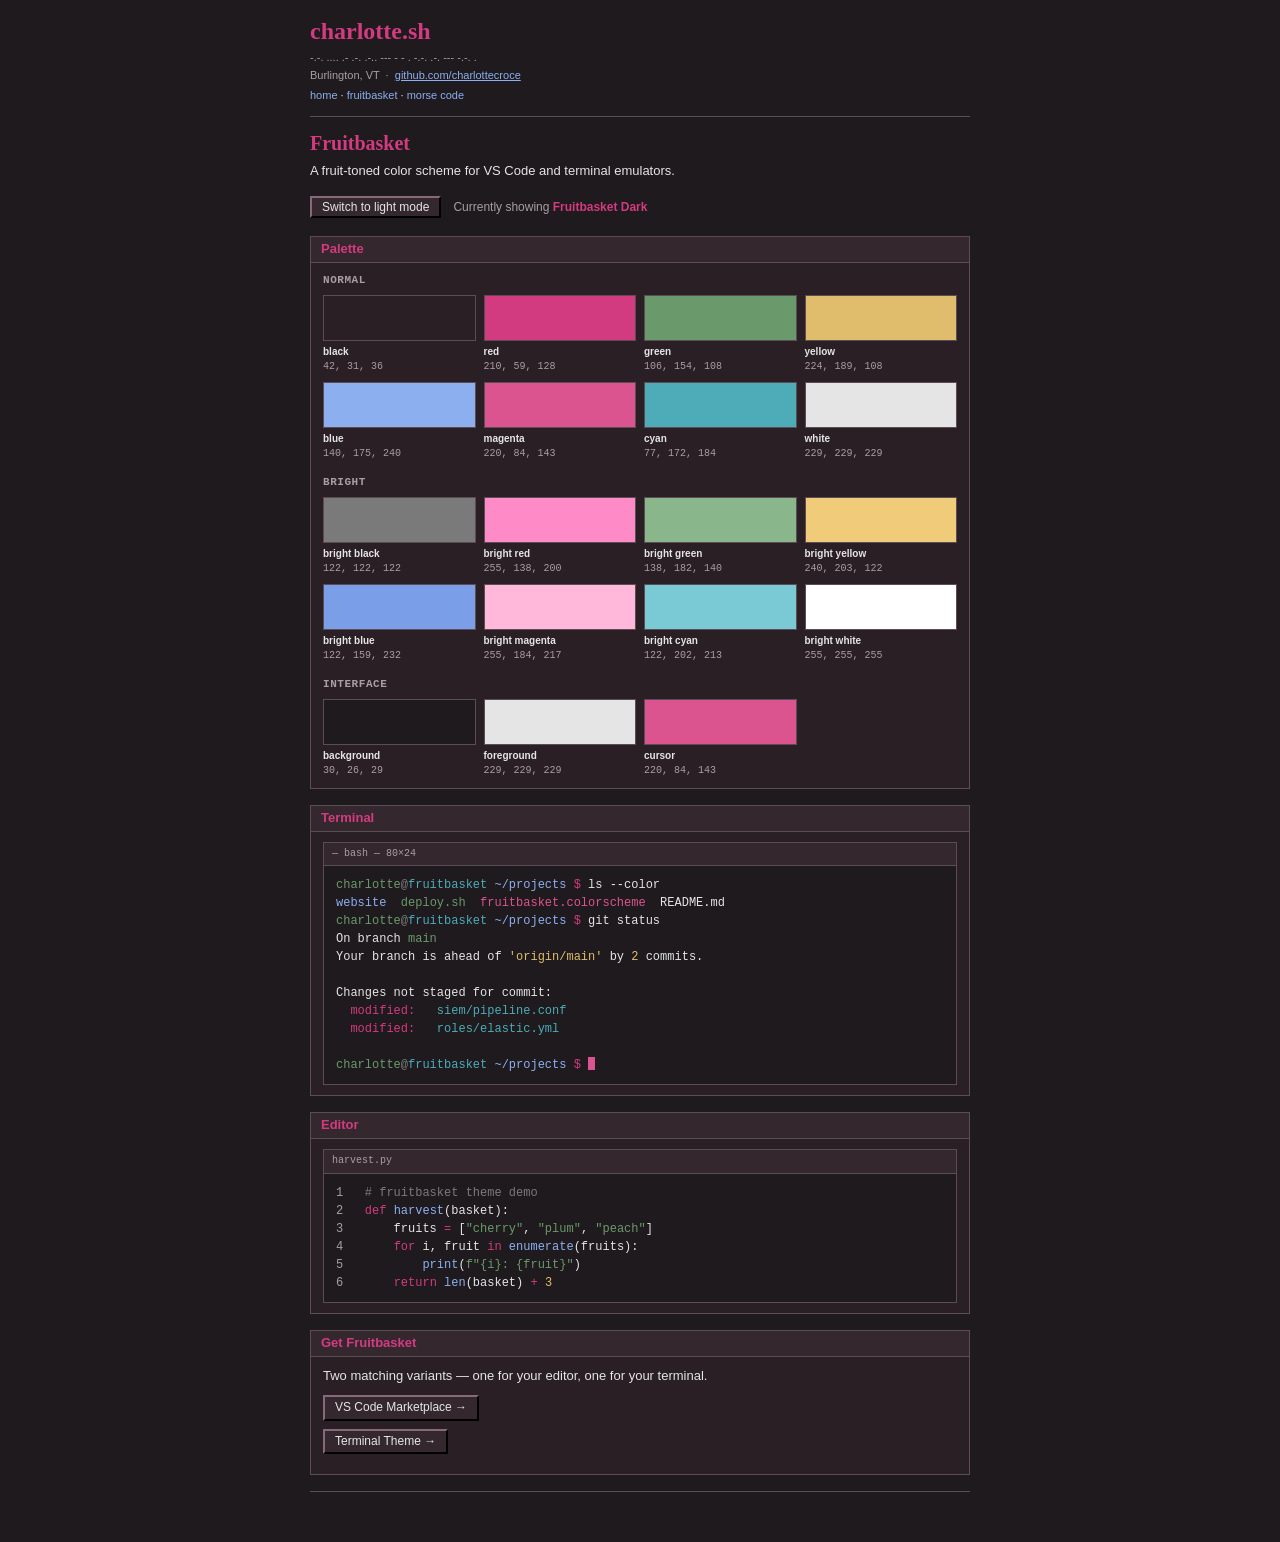
==== fruitbasket.html @ 6a1dcea6 "first commit" ====
<!DOCTYPE html>
<html lang="en">
<head>
<meta charset="utf-8">
<meta name="viewport" content="width=device-width, initial-scale=1">
<title>Fruitbasket &mdash; charlotte.sh</title>
<link rel="stylesheet" href="style.css">
</head>
<body class="fb" data-theme="dark">
<div class="page">

  <header>
    <h1>charlotte.sh</h1>
    <p class="subtitle">-.-. .... .- .-. .-.. --- - - .  -.-. .-. --- -.-. .</p>
    <p class="meta">Burlington, VT &nbsp;&middot;&nbsp; <a href="https://github.com/charlottecroce">github.com/charlottecroce</a></p>
    <nav class="nav">
      <a href="index.html">home</a> &middot;
      <!--<a href="blog.html">blog</a> &middot;-->
      <a href="fruitbasket.html">fruitbasket</a> &middot;
      <a href="morse.html">morse code</a>
    </nav>
  </header>

  <hr>

  <h2 class="page-title">Fruitbasket</h2>
  <p class="intro">A fruit-toned color scheme for VS Code and terminal emulators.</p>

  <div class="fb-toggle">
    <button class="btn" id="themeBtn" onclick="fbToggle()">Switch to light mode</button>
    <span class="fb-mode">Currently showing <strong id="fbModeName">Fruitbasket Dark</strong></span>
  </div>

  <div class="box">
    <h2>Palette</h2>
    <div class="body">

      <div class="fb-group-title">Normal</div>
      <div class="swatches">
        <div class="sw"><div class="chip" style="background:rgb(var(--c0))"></div><div class="sw-name">black</div><div class="sw-rgb"><span class="light-only">64, 49, 58</span><span class="dark-only">42, 31, 36</span></div></div>
        <div class="sw"><div class="chip" style="background:rgb(var(--c1))"></div><div class="sw-name">red</div><div class="sw-rgb"><span class="light-only">188, 31, 104</span><span class="dark-only">210, 59, 128</span></div></div>
        <div class="sw"><div class="chip" style="background:rgb(var(--c2))"></div><div class="sw-name">green</div><div class="sw-rgb"><span class="light-only">63, 104, 65</span><span class="dark-only">106, 154, 108</span></div></div>
        <div class="sw"><div class="chip" style="background:rgb(var(--c3))"></div><div class="sw-name">yellow</div><div class="sw-rgb"><span class="light-only">150, 101, 10</span><span class="dark-only">224, 189, 108</span></div></div>
        <div class="sw"><div class="chip" style="background:rgb(var(--c4))"></div><div class="sw-name">blue</div><div class="sw-rgb"><span class="light-only">44, 86, 174</span><span class="dark-only">140, 175, 240</span></div></div>
        <div class="sw"><div class="chip" style="background:rgb(var(--c5))"></div><div class="sw-name">magenta</div><div class="sw-rgb"><span class="light-only">211, 63, 124</span><span class="dark-only">220, 84, 143</span></div></div>
        <div class="sw"><div class="chip" style="background:rgb(var(--c6))"></div><div class="sw-name">cyan</div><div class="sw-rgb"><span class="light-only">27, 122, 134</span><span class="dark-only">77, 172, 184</span></div></div>
        <div class="sw"><div class="chip" style="background:rgb(var(--c7))"></div><div class="sw-name">white</div><div class="sw-rgb"><span class="light-only">230, 219, 224</span><span class="dark-only">229, 229, 229</span></div></div>
      </div>

      <div class="fb-group-title">Bright</div>
      <div class="swatches">
        <div class="sw"><div class="chip" style="background:rgb(var(--c0i))"></div><div class="sw-name">bright black</div><div class="sw-rgb"><span class="light-only">138, 117, 128</span><span class="dark-only">122, 122, 122</span></div></div>
        <div class="sw"><div class="chip" style="background:rgb(var(--c1i))"></div><div class="sw-name">bright red</div><div class="sw-rgb"><span class="light-only">211, 63, 124</span><span class="dark-only">255, 138, 200</span></div></div>
        <div class="sw"><div class="chip" style="background:rgb(var(--c2i))"></div><div class="sw-name">bright green</div><div class="sw-rgb"><span class="light-only">81, 128, 83</span><span class="dark-only">138, 182, 140</span></div></div>
        <div class="sw"><div class="chip" style="background:rgb(var(--c3i))"></div><div class="sw-name">bright yellow</div><div class="sw-rgb"><span class="light-only">176, 126, 26</span><span class="dark-only">240, 203, 122</span></div></div>
        <div class="sw"><div class="chip" style="background:rgb(var(--c4i))"></div><div class="sw-name">bright blue</div><div class="sw-rgb"><span class="light-only">63, 106, 192</span><span class="dark-only">122, 159, 232</span></div></div>
        <div class="sw"><div class="chip" style="background:rgb(var(--c5i))"></div><div class="sw-name">bright magenta</div><div class="sw-rgb"><span class="light-only">196, 36, 114</span><span class="dark-only">255, 184, 217</span></div></div>
        <div class="sw"><div class="chip" style="background:rgb(var(--c6i))"></div><div class="sw-name">bright cyan</div><div class="sw-rgb"><span class="light-only">39, 147, 160</span><span class="dark-only">122, 202, 213</span></div></div>
        <div class="sw"><div class="chip" style="background:rgb(var(--c7i))"></div><div class="sw-name">bright white</div><div class="sw-rgb"><span class="light-only">251, 242, 245</span><span class="dark-only">255, 255, 255</span></div></div>
      </div>

      <div class="fb-group-title">Interface</div>
      <div class="swatches">
        <div class="sw"><div class="chip" style="background:rgb(var(--bg))"></div><div class="sw-name">background</div><div class="sw-rgb"><span class="light-only">251, 242, 245</span><span class="dark-only">30, 26, 29</span></div></div>
        <div class="sw"><div class="chip" style="background:rgb(var(--fg))"></div><div class="sw-name">foreground</div><div class="sw-rgb"><span class="light-only">64, 49, 58</span><span class="dark-only">229, 229, 229</span></div></div>
        <div class="sw"><div class="chip" style="background:rgb(var(--cursor))"></div><div class="sw-name">cursor</div><div class="sw-rgb"><span class="light-only">188, 31, 104</span><span class="dark-only">220, 84, 143</span></div></div>
      </div>

    </div>
  </div>

  <div class="box">
    <h2>Terminal</h2>
    <div class="body">
      <div class="mock">
        <div class="mock-bar">&mdash; bash &mdash; 80&times;24</div>
        <div class="mock-body"><pre><span class="c2">charlotte</span><span class="c0i">@</span><span class="c6">fruitbasket</span> <span class="c4">~/projects</span> <span class="c1">$</span> ls --color
<span class="c4">website</span>  <span class="c2">deploy.sh</span>  <span class="c5">fruitbasket.colorscheme</span>  README.md
<span class="c2">charlotte</span><span class="c0i">@</span><span class="c6">fruitbasket</span> <span class="c4">~/projects</span> <span class="c1">$</span> git status
On branch <span class="c2">main</span>
Your branch is ahead of <span class="c3">'origin/main'</span> by <span class="c3">2</span> commits.

Changes not staged for commit:
  <span class="c1">modified:</span>   <span class="c6">siem/pipeline.conf</span>
  <span class="c1">modified:</span>   <span class="c6">roles/elastic.yml</span>

<span class="c2">charlotte</span><span class="c0i">@</span><span class="c6">fruitbasket</span> <span class="c4">~/projects</span> <span class="c1">$</span> <span class="cursor-block"></span></pre></div>
      </div>
    </div>
  </div>

  <div class="box">
    <h2>Editor</h2>
    <div class="body">
      <div class="mock">
        <div class="mock-bar">harvest.py</div>
        <div class="mock-body"><pre><span class="ln">1   </span><span class="c0i"># fruitbasket theme demo</span>
<span class="ln">2   </span><span class="c1">def</span> <span class="c4">harvest</span>(basket):
<span class="ln">3   </span>    fruits <span class="c1">=</span> [<span class="c2">"cherry"</span>, <span class="c2">"plum"</span>, <span class="c2">"peach"</span>]
<span class="ln">4   </span>    <span class="c1">for</span> i, fruit <span class="c1">in</span> <span class="c4">enumerate</span>(fruits):
<span class="ln">5   </span>        <span class="c4">print</span>(<span class="c2">f"{i}: {fruit}"</span>)
<span class="ln">6   </span>    <span class="c1">return</span> <span class="c4">len</span>(basket) <span class="c1">+</span> <span class="c3">3</span>
</pre></div>
      </div>
    </div>
  </div>

  <div class="box">
    <h2>Get Fruitbasket</h2>
    <div class="body">
      <p>Two matching variants &mdash; one for your editor, one for your terminal.</p>
      <div class="fb-downloads">
        <a class="btn" href="https://marketplace.visualstudio.com/items?itemName=charlotte-dev.fruitbasket-theme">VS Code Marketplace &rarr;</a>
        <a class="btn" href="https://github.com/charlottecroce/fruitbasket-terminal-theme">Terminal Theme &rarr;</a>

      </div>
      <p class="fb-dl-note"></p>
    </div>
  </div>

  <footer>
  </footer>

</div>

<script>
function fbToggle(){
  var b = document.body;
  var dark = b.getAttribute('data-theme') === 'dark';
  b.setAttribute('data-theme', dark ? 'light' : 'dark');
  document.getElementById('themeBtn').textContent = dark ? 'Switch to dark mode' : 'Switch to light mode';
  document.getElementById('fbModeName').textContent = dark ? 'Fruitbasket Light' : 'Fruitbasket Dark';
}
</script>
</body>
</html>
---- style.css ----
/* ---------- Base ---------- */
html { -webkit-text-size-adjust: 100%; }

body {
  background:#ffffff; color:#000000;
  font-family: Verdana, Arial, Helvetica, sans-serif;
  font-size:13px; line-height:1.45;
  margin:0;
}

.page {
  max-width:660px;
  margin:0 auto;
  padding:14px 16px 40px;
}

a { color:#0000cc; }

h1 {
  font-family:"Times New Roman", Times, serif;
  font-size:24px; font-weight:bold;
  margin:0; color:#000080;
}

hr { border:0; border-top:1px solid #808080; margin:12px 0; }

.btn {
  display:inline-block;
  font-family:inherit;
  font-size:12px;
  padding:2px 10px;
  border:2px outset #d4d4d4;
  font-weight:normal;
  text-decoration:none;
  color:#000;
  background:#e4e4e4;
  cursor:pointer;
}
.btn:active { border-style:inset; }

/* ---------- Header / nav ---------- */
.subtitle { color:#555; font-size:11px; margin:1px 0 2px; }
.meta { color:#555; font-size:11px; margin:1px 0 4px; }

.nav { font-size:11px; margin:2px 0 0; }
.nav a { color:#0000cc; text-decoration:none; }
.nav a:hover { text-decoration:underline; }
.nav .here { color:#000; font-weight:bold; text-decoration:none; }

/* ---------- Shared content ---------- */
.page-title {
  font-family:"Times New Roman", Times, serif;
  font-size:20px; font-weight:bold; color:#000080;
  margin:0 0 4px;
}
.intro { margin:0 0 16px; color:#333; }

/* ---------- Home page ---------- */
.cols { display:flex; flex-wrap:wrap; gap:20px; }
.main { flex:1 1 400px; min-width:0; }
.aside { flex:0 0 220px; }

.box { border:1px solid #808080; margin-bottom:16px; background:#ffffff; }
.box h2 {
  font-size:13px; font-weight:bold; margin:0;
  padding:3px 10px; border-bottom:1px solid #808080;
  background:#e4e4e4; color:#000;
}
.box .body { padding:10px 12px; }
.box .body p { margin:0 0 10px; }

.box.green { border-color:#1f7a1f; }
.box.green h2 { background:#dff2df; border-bottom-color:#1f7a1f; color:#0f4d0f; }
.box.pink { border-color:#a3184a; }
.box.pink h2 { background:#fbdcea; border-bottom-color:#a3184a; color:#8a1140; }
.box.green .btn { border-color:#8fbf8f; background:#c9edc9; color:#0f4d0f; }
.box.pink  .btn { border-color:#e0a0c0; background:#fbdcea; color:#8a1140; }

.box.resume { border-color:#808080; font-size:12px; color:#000; }
.box.resume h2 { background:#e4e4e4; border-bottom-color:#808080; font-size:13px; }
.box.resume h3 {
  font-family:"Courier New", monospace;
  font-size:12px; font-weight:bold; color:#000080;
  margin:12px 0 2px;
}
.box.resume h3:first-of-type { margin-top:2px; }
.box.resume p { margin:2px 0; }
.box.resume ul { margin:2px 0 0; padding-left:16px; }
.box.resume li { margin:0; }
.box.resume .role { color:#555; font-size:11px; }

/* ---------- Blog index ---------- */
.post { border-top:1px solid #d0d0d0; padding:14px 0; }
.post:first-child { border-top:0; padding-top:2px; }
.post-title {
  font-family:"Times New Roman", Times, serif;
  font-size:16px; font-weight:bold; margin:0 0 2px;
}
.post-title a { color:#000080; text-decoration:none; }
.post-title a:hover { text-decoration:underline; }
.post-date { color:#555; font-size:11px; margin:0 0 6px; }
.post-excerpt { margin:0 0 8px; }

/* ---------- Article ---------- */
.post-meta { color:#555; font-size:11px; margin:0 0 4px; }

.article h2 {
  font-family:"Times New Roman", Times, serif;
  font-size:17px; font-weight:bold; color:#000080;
  margin:22px 0 6px; padding-bottom:3px;
  border-bottom:1px solid #808080;
}
/* Article title */
.article h2.article-title {
  font-size:20px;
  margin:0 0 14px;
  padding-bottom:0;
  border-bottom:0;
  line-height:1.25;
}
.article h3 {
  font-family:"Courier New", monospace;
  font-size:13px; font-weight:bold; color:#000080;
  margin:16px 0 4px;
}
.article p { margin:0 0 10px; }

.article table { border-collapse:collapse; width:100%; margin:12px 0; font-size:12px; }
.article th, .article td {
  border:1px solid #808080; padding:4px 8px;
  text-align:left; vertical-align:top;
}
.article th { background:#e4e4e4; font-weight:bold; }
.article tbody tr:nth-child(even) { background:#f6f6f6; }

.article hr { border:0; border-top:1px solid #808080; margin:18px 0; }
.article .note { font-style:italic; color:#555; font-size:12px; }

/* ---------- Footer ---------- */
footer {
  margin-top:14px; padding-top:10px;
  border-top:1px solid #808080;
  font-size:10px; color:#999; text-align:center;
}

/* =========================================================
   Fruitbasket
   ========================================================= */
body.fb {
  /* chrome */
  --bg:251,242,245; --fg:64,49,58;
  --panel:255,251,253; --panel-header:230,219,224;
  --border:138,117,128; --muted:138,117,128;
  --link:44,86,174; --heading:188,31,104; --accent:188,31,104;
  /* ansi — normal */
  --c0:64,49,58;   --c1:188,31,104; --c2:63,104,65;  --c3:150,101,10;
  --c4:44,86,174;  --c5:211,63,124; --c6:27,122,134; --c7:230,219,224;
  /* ansi — bright */
  --c0i:138,117,128; --c1i:211,63,124; --c2i:81,128,83;  --c3i:176,126,26;
  --c4i:63,106,192;  --c5i:196,36,114; --c6i:39,147,160; --c7i:251,242,245;
  /* interface */
  --term-bg:251,242,245; --term-fg:64,49,58; --cursor:188,31,104;

  background: rgb(var(--bg));
  color: rgb(var(--fg));
}
body.fb[data-theme="dark"] {
  --bg:30,26,29; --fg:229,229,229;
  --panel:42,31,36; --panel-header:52,40,46;
  --border:92,76,84; --muted:170,158,164;
  --link:140,175,240; --heading:210,59,128; --accent:220,84,143;
  --c0:42,31,36;    --c1:210,59,128;  --c2:106,154,108; --c3:224,189,108;
  --c4:140,175,240; --c5:220,84,143;  --c6:77,172,184;  --c7:229,229,229;
  --c0i:122,122,122; --c1i:255,138,200; --c2i:138,182,140; --c3i:240,203,122;
  --c4i:122,159,232; --c5i:255,184,217; --c6i:122,202,213; --c7i:255,255,255;
  --term-bg:30,26,29; --term-fg:229,229,229; --cursor:220,84,143;
}

/* re-skin the shared chrome */
body.fb a { color: rgb(var(--link)); }
body.fb h1 { color: rgb(var(--heading)); }
body.fb .subtitle, body.fb .meta { color: rgb(var(--muted)); }
body.fb .meta a { color: rgb(var(--link)); }
body.fb hr { border-top-color: rgb(var(--border)); }
body.fb .nav a { color: rgb(var(--link)); }
body.fb .nav .here { color: rgb(var(--fg)); }
body.fb .page-title { color: rgb(var(--heading)); }
body.fb .intro { color: rgb(var(--fg)); }
body.fb code { font-family:"Courier New", monospace; font-size:12px; color: rgb(var(--c6)); }

body.fb .btn {
  border:2px outset rgb(var(--panel-header));
  background: rgb(var(--panel-header));
  color: rgb(var(--fg));
}
body.fb .btn:active { border-style:inset; }

body.fb .box { border-color: rgb(var(--border)); background: rgb(var(--panel)); }
body.fb .box h2 { background: rgb(var(--panel-header)); border-bottom-color: rgb(var(--border)); color: rgb(var(--heading)); }
body.fb footer { border-top-color: rgb(var(--border)); color: rgb(var(--muted)); }
body.fb footer a { color: rgb(var(--link)); }

/* theme toggle */
.fb-toggle { margin:0 0 18px; display:flex; align-items:center; gap:12px; flex-wrap:wrap; }
.fb-mode { font-size:12px; color: rgb(var(--muted)); }
.fb-mode strong { color: rgb(var(--heading)); }

/* show the rgb readout that matches the active mode */
body.fb[data-theme="light"] .dark-only { display:none; }
body.fb[data-theme="dark"] .light-only { display:none; }

/* palette */
.fb-group-title {
  font-family:"Courier New", monospace; font-size:11px; font-weight:bold;
  color: rgb(var(--muted)); margin:14px 0 6px;
  text-transform:uppercase; letter-spacing:0.05em;
}
.fb-group-title:first-child { margin-top:0; }
.swatches { display:grid; grid-template-columns:repeat(4,1fr); gap:8px; }
@media (max-width:520px){ .swatches { grid-template-columns:repeat(2,1fr); } }
.sw { font-size:10px; }
.sw .chip { height:44px; border:1px solid rgb(var(--border)); margin-bottom:4px; }
.sw-name { color: rgb(var(--fg)); font-weight:bold; }
.sw-rgb { color: rgb(var(--muted)); font-family:"Courier New", monospace; }

/* mock terminal / editor windows */
.mock { border:1px solid rgb(var(--border)); background: rgb(var(--term-bg)); overflow:hidden; }
.mock + .mock { margin-top:12px; }
.mock-bar {
  background: rgb(var(--panel-header)); border-bottom:1px solid rgb(var(--border));
  padding:4px 8px; font-size:10px; color: rgb(var(--muted));
  font-family:"Courier New", monospace;
}
.mock-body {
  padding:10px 12px; font-family:"Courier New", monospace; font-size:12px;
  line-height:1.5; color: rgb(var(--term-fg)); overflow-x:auto;
}
.mock-body pre { margin:0; white-space:pre; }
.cursor-block { display:inline-block; width:7px; height:13px; background: rgb(var(--cursor)); vertical-align:-2px; }
.ln { color: rgb(var(--muted)); user-select:none; }

/* ansi text-colour helpers */
.fb .c0{color:rgb(var(--c0));}  .fb .c0i{color:rgb(var(--c0i));}
.fb .c1{color:rgb(var(--c1));}  .fb .c1i{color:rgb(var(--c1i));}
.fb .c2{color:rgb(var(--c2));}  .fb .c2i{color:rgb(var(--c2i));}
.fb .c3{color:rgb(var(--c3));}  .fb .c3i{color:rgb(var(--c3i));}
.fb .c4{color:rgb(var(--c4));}  .fb .c4i{color:rgb(var(--c4i));}
.fb .c5{color:rgb(var(--c5));}  .fb .c5i{color:rgb(var(--c5i));}
.fb .c6{color:rgb(var(--c6));}  .fb .c6i{color:rgb(var(--c6i));}
.fb .c7{color:rgb(var(--c7));}  .fb .c7i{color:rgb(var(--c7i));}

/* downloads */
.fb-downloads { display:flex; flex-direction:column; gap:8px; align-items:flex-start; }
.fb-dl-note { font-size:11px; color: rgb(var(--muted)); margin:8px 0 0; }

/* =========================================================
   Morse practice
   ========================================================= */
.morse .morseglyph { font-family:"Courier New", monospace; color:#666; }

/* folder tabs */
.morse .tabbar { border-bottom:1px solid #808080; padding-left:4px; margin-top:6px; font-size:12px; }
.morse .tabbar a {
  display:inline-block; padding:3px 16px; margin-right:2px; position:relative; top:1px;
  border:1px solid #808080; border-bottom:none; background:#e4e4e4; color:#000;
  text-decoration:none;
}
.morse .tabbar a.active { background:#ffffff; border-bottom:1px solid #ffffff; font-weight:bold; }
.morse .panelbox { border:1px solid #808080; border-top:none; padding:14px; background:#ffffff; }

.morse .panel { display:none; }
.morse .panel.on { display:block; }

/* learn grid */
.morse .learngrid { display:flex; flex-wrap:wrap; gap:6px; margin-top:2px; }
.morse .learncell {
  display:flex; align-items:center; gap:8px;
  border:1px solid #808080; background:#fbfbf0;
  padding:4px 6px; width:118px; box-sizing:border-box;
}
.morse .learncell .ch {
  font-family:"Courier New", monospace; font-weight:bold; font-size:15px;
  color:#000080; width:14px; text-align:center;
}
.morse .learncell .cd {
  font-family:"Courier New", monospace; font-size:13px; color:#333;
  flex:1; letter-spacing:1px;
}
.morse .btn.pbtn { padding:0 6px; }

/* settings table */
.morse table.opts { border-collapse:collapse; margin:0 0 12px; }
.morse table.opts td { padding:3px 8px; border:1px solid #cccccc; vertical-align:middle; }
.morse table.opts td.k { background:#ededed; color:#333; white-space:nowrap; }
.morse input[type=range] { vertical-align:middle; width:150px; }

.morse kbd {
  font-family:"Courier New", monospace; font-size:12px;
  border:1px solid #999; border-bottom-width:2px; padding:0 5px; background:#f4f4f4;
}
.morse .hintnote { color:#555; font-size:11px; }

/* typing stream */
.morse .stream {
  font-family:"Courier New", monospace; font-size:20px; line-height:1.9;
  border:1px solid #808080; background:#fbfbf0; padding:10px 12px; min-height:44px;
  white-space:pre; overflow:hidden; letter-spacing:1px;
}
.morse .stream .done { color:#008000; }
.morse .stream .cur  { background:#000080; color:#ffffff; }
.morse .stream .err  { background:#cc0000; color:#ffffff; }
.morse .stream .up   { color:#000000; }

.morse .keyline { margin:10px 0 4px; font-size:13px; }
.morse .keyline b { font-size:16px; }
.morse .enterbox { font-family:"Courier New", monospace; font-size:18px; letter-spacing:2px; }

/* visualizer */
.morse .viz { display:inline-block; height:14px; width:200px; border:1px solid #808080; background:#fff; position:relative; vertical-align:middle; }
.morse .viz i { position:absolute; left:0; top:0; bottom:0; width:0; background:#000080; }
.morse .viz .mark { position:absolute; top:0; bottom:0; left:50%; width:1px; background:#cc0000; }
.morse .kind { font-family:"Courier New", monospace; font-size:12px; color:#555; margin-left:6px; }

.morse .answerline { min-height:20px; font-size:13px; margin:8px 0; }
.morse .answerline .ans { font-family:"Courier New", monospace; letter-spacing:2px; }
.morse .no { color:#cc0000; }
.morse .ok { color:#008000; }

/* stats */
.morse table.stats { border-collapse:collapse; margin-top:14px; font-size:12px; }
.morse table.stats td { border:1px solid #cccccc; padding:3px 12px; }
.morse table.stats td.k { background:#ededed; color:#333; }
.morse table.stats td.v { font-family:"Courier New", monospace; }

.morse .foot { color:#999; font-size:10px; text-align:center; margin-top:26px; }

.morse input[type=text] {
  font-family:"Courier New", monospace; font-size:20px; text-align:center;
  text-transform:uppercase; width:44px; border:1px solid #808080; padding:3px;
}
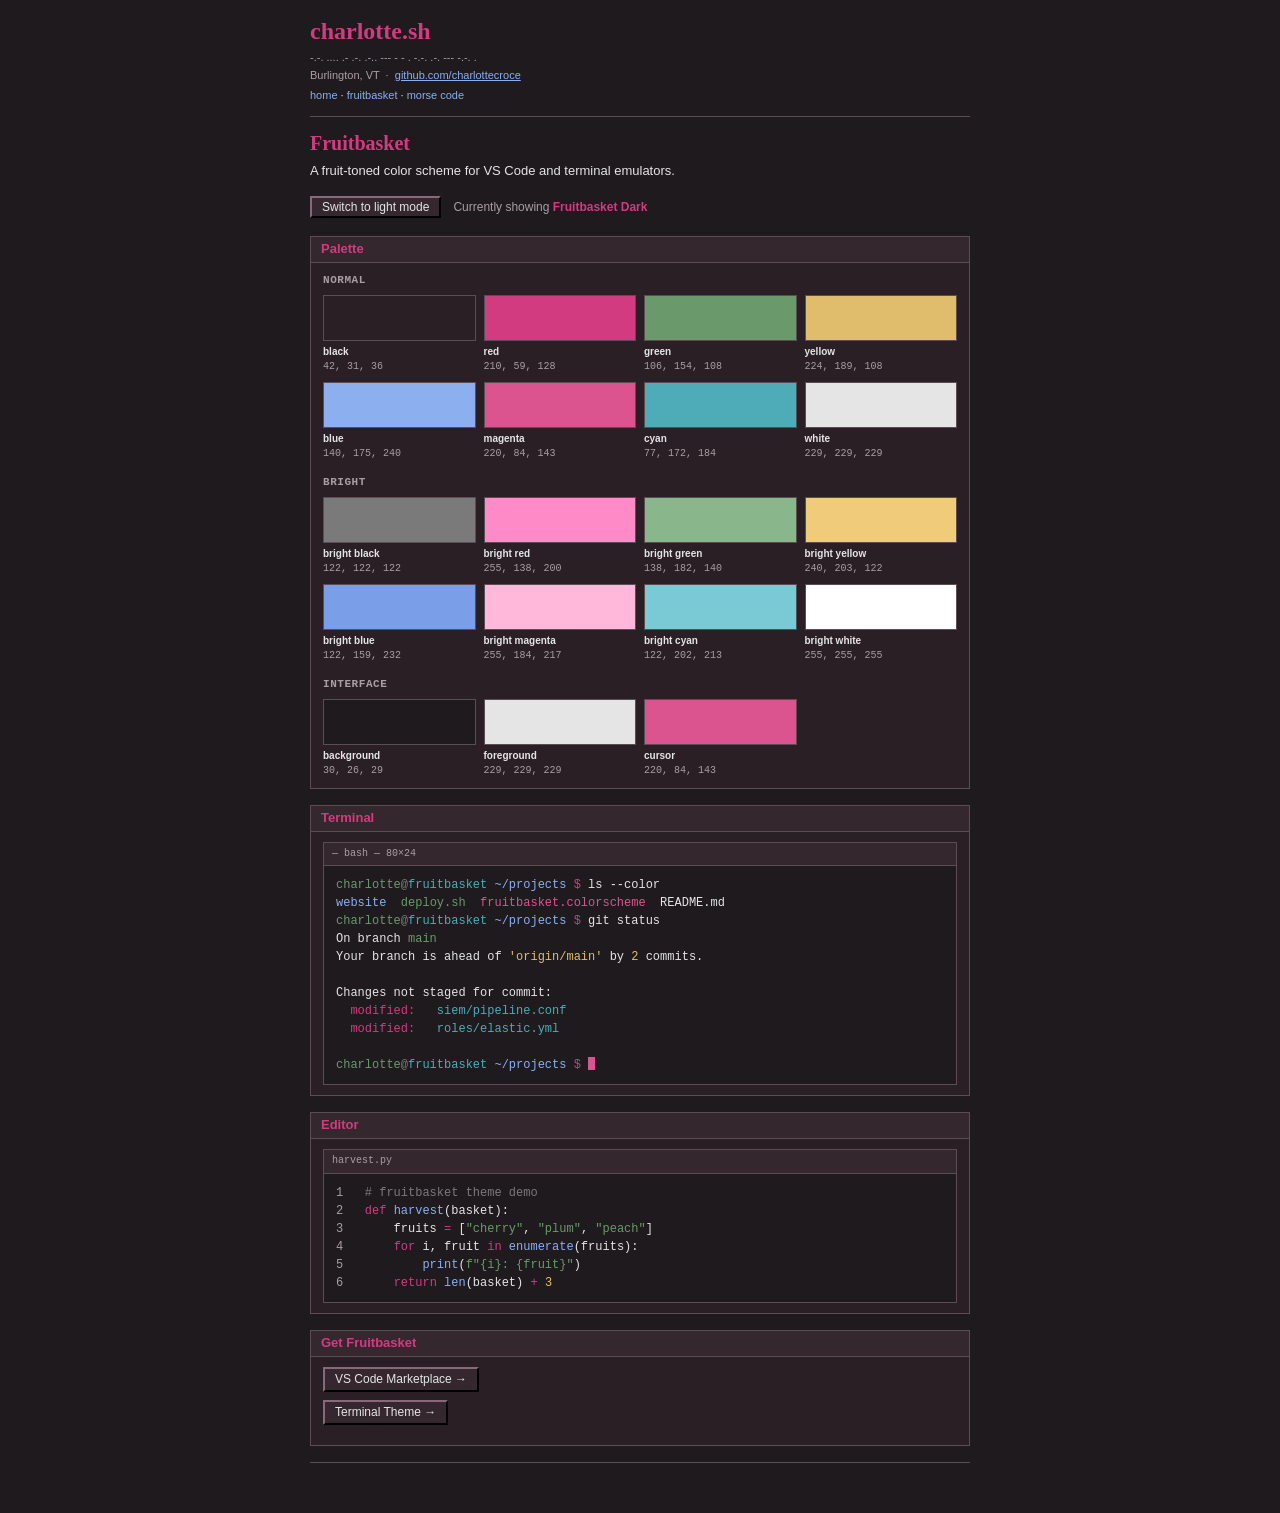
==== commit f1a0941c: "Remove description of matching variaupdate fruitbasket.html" ====
--- a/fruitbasket.html
+++ b/fruitbasket.html
@@ -108,7 +108,6 @@
   <div class="box">
     <h2>Get Fruitbasket</h2>
     <div class="body">
-      <p>Two matching variants &mdash; one for your editor, one for your terminal.</p>
       <div class="fb-downloads">
         <a class="btn" href="https://marketplace.visualstudio.com/items?itemName=charlotte-dev.fruitbasket-theme">VS Code Marketplace &rarr;</a>
         <a class="btn" href="https://github.com/charlottecroce/fruitbasket-terminal-theme">Terminal Theme &rarr;</a>
@@ -133,4 +132,4 @@
 }
 </script>
 </body>
-</html>+</html>
